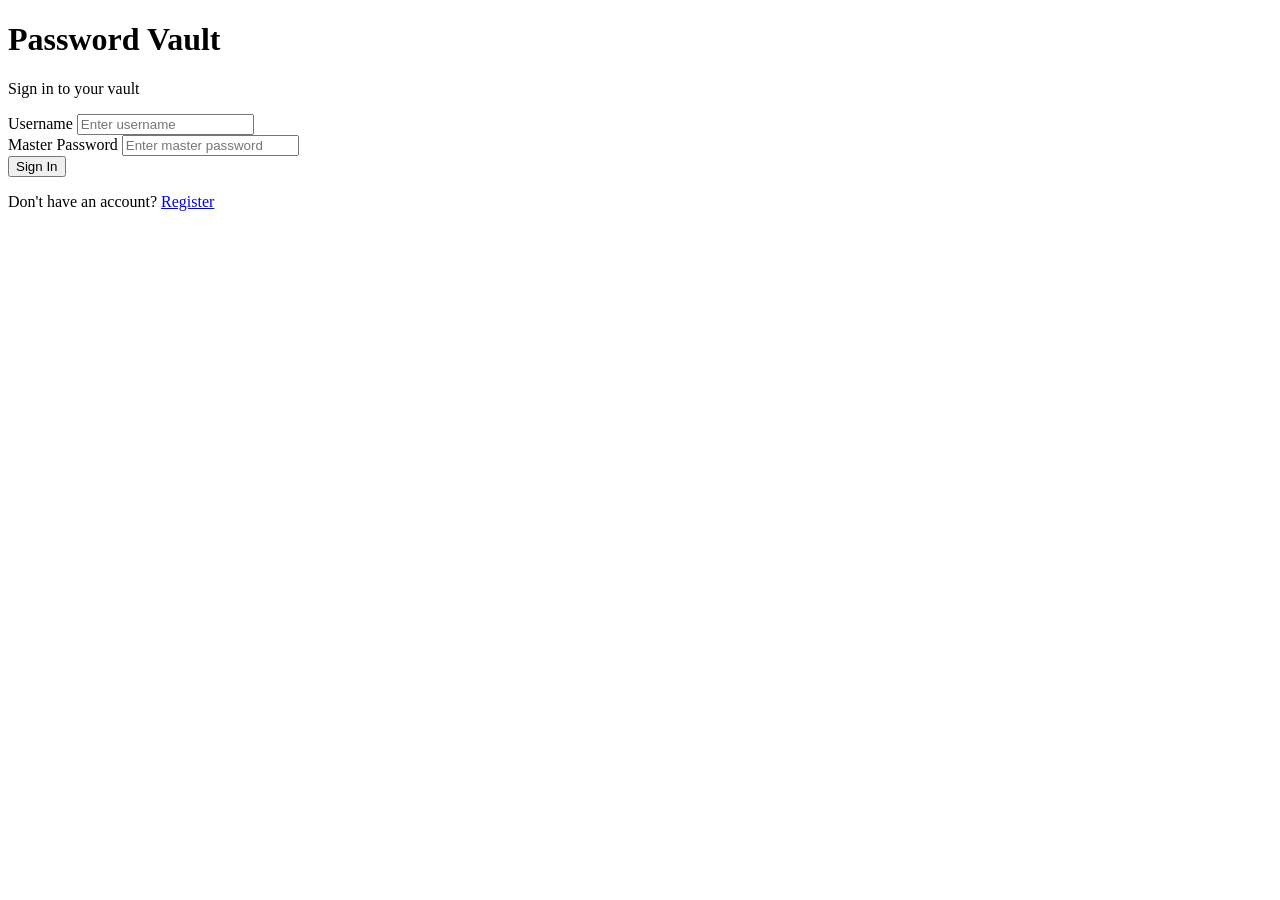
==== frontend/index.html @ 9d70e1b2 "local" ====
<!DOCTYPE html>
<html lang="en">
<head>
    <meta charset="UTF-8">
    <meta name="viewport" content="width=device-width, initial-scale=1.0">
    <title>Password Vault — Login</title>
    <link rel="stylesheet" href="style.css">
</head>
<body>
<div class="card">
    <h1>Password Vault</h1>
    <p class="subtitle">Sign in to your vault</p>

    <div class="form-group">
        <label>Username</label>
        <input type="text" id="username" placeholder="Enter username" />
    </div>

    <div class="form-group">
        <label>Master Password</label>
        <input type="password" id="masterPassword" placeholder="Enter master password" />
    </div>

    <button onclick="login()">Sign In</button>
    <p class="error" id="error"></p>

    <div class="link">
        Don't have an account? <a href="register.html">Register</a>
    </div>
</div>

<script>
    async function login() {
        const username = document.getElementById('username').value;
        const masterPassword = document.getElementById('masterPassword').value;

        try {
            const res = await fetch('http://localhost:8080/auth/login', {
                method: 'POST',
                headers: { 'Content-Type': 'application/json' },
                body: JSON.stringify({ username, masterPassword })
            });

            if (res.ok) {
                const data = await res.json();
                localStorage.setItem('token', data.token);
                localStorage.setItem('username', data.username);
                sessionStorage.setItem('masterPassword', masterPassword);
                window.location.href = 'dashboard.html';
            } else {
                const errorText = await res.text();
                document.getElementById('error').textContent = errorText;
            }
        } catch (err) {
            document.getElementById('error').textContent = 'Could not connect to server.';
        }
    }
</script>
</body>
</html>
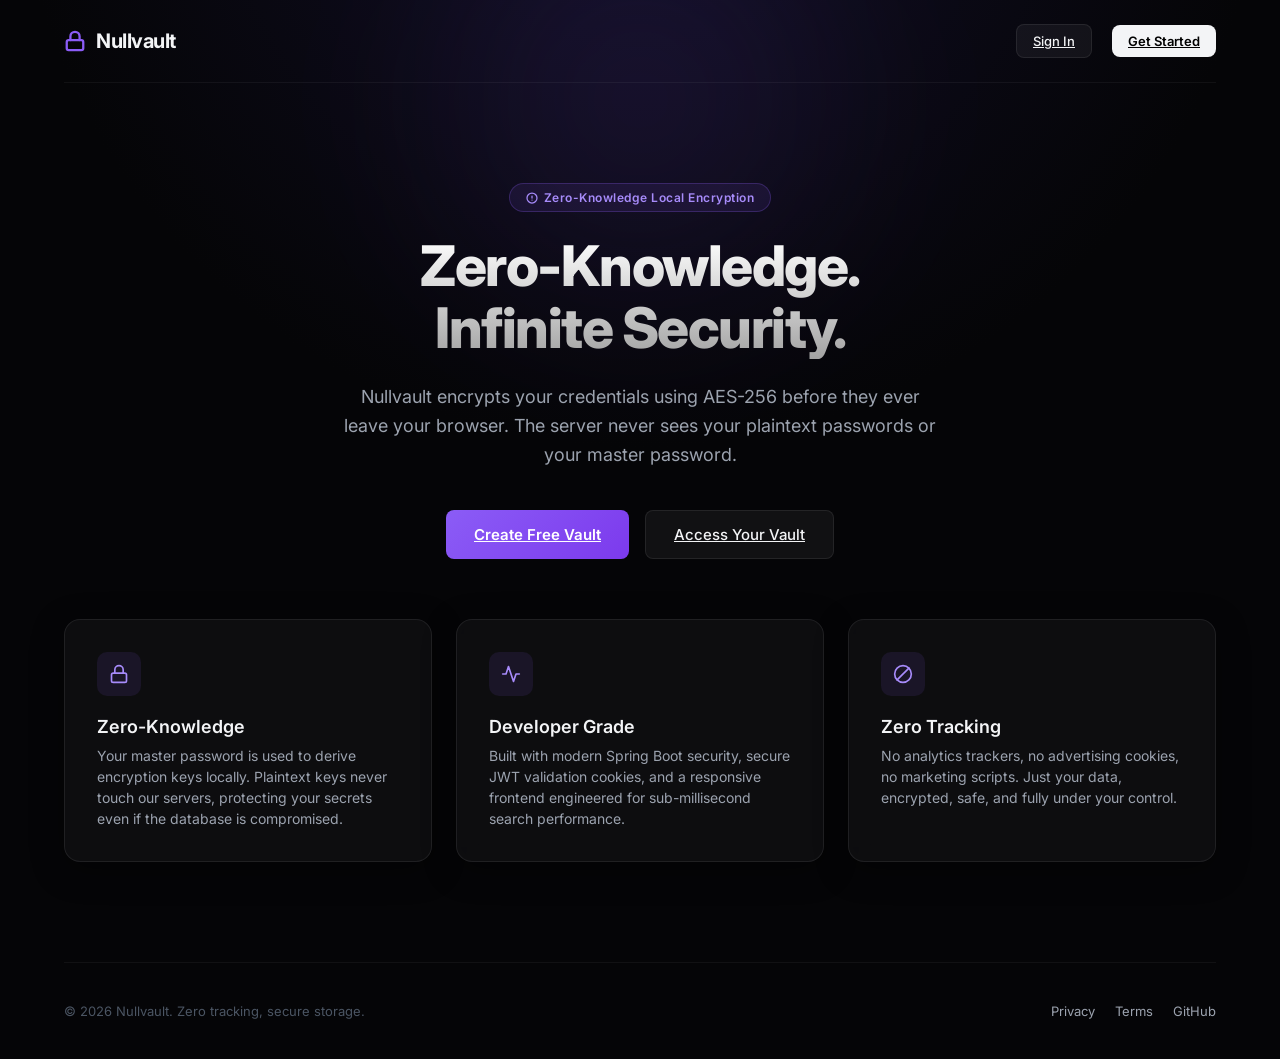
==== commit 5b834b66: "refactor(frontend): Update UI and styling for password vault" ====
--- a/frontend/index.html
+++ b/frontend/index.html
@@ -3,58 +3,102 @@
 <head>
     <meta charset="UTF-8">
     <meta name="viewport" content="width=device-width, initial-scale=1.0">
-    <title>Password Vault — Login</title>
+    <title>Nullvault — Zero-Knowledge Password Manager</title>
     <link rel="stylesheet" href="style.css">
 </head>
 <body>
-<div class="card">
-    <h1>Password Vault</h1>
-    <p class="subtitle">Sign in to your vault</p>
-
-    <div class="form-group">
-        <label>Username</label>
-        <input type="text" id="username" placeholder="Enter username" />
+    <div class="aurora-bg">
+        <div class="aurora-glow"></div>
     </div>
 
-    <div class="form-group">
-        <label>Master Password</label>
-        <input type="password" id="masterPassword" placeholder="Enter master password" />
+    <div class="landing-container">
+        <!-- Navigation -->
+        <header class="nav-bar fade-in stagger-1">
+            <a href="index.html" class="brand" style="margin-bottom: 0;">
+                <svg xmlns="http://www.w3.org/2000/svg" width="22" height="22" viewBox="0 0 24 24" fill="none" stroke="currentColor" stroke-width="2.5" stroke-linecap="round" stroke-linejoin="round">
+                    <rect width="18" height="11" x="3" y="11" rx="2" ry="2"/>
+                    <path d="M7 11V7a5 5 0 0 1 10 0v4"/>
+                </svg>
+                <span>Nullvault</span>
+            </a>
+            <div class="nav-links">
+                <a href="login.html" class="btn-secondary" style="padding: 8px 16px; font-size: 13px;">Sign In</a>
+                <a href="register.html" class="btn-primary" style="width: auto; padding: 8px 16px; font-size: 13px;">Get Started</a>
+            </div>
+        </header>
+
+        <!-- Hero Section -->
+        <main class="hero-section">
+            <div class="hero-badge fade-in stagger-2">
+                <svg xmlns="http://www.w3.org/2000/svg" width="12" height="12" viewBox="0 0 24 24" fill="none" stroke="currentColor" stroke-width="2.5" stroke-linecap="round" stroke-linejoin="round">
+                    <circle cx="12" cy="12" r="10"/>
+                    <path d="M12 8v4"/>
+                    <path d="M12 16h.01"/>
+                </svg>
+                Zero-Knowledge Local Encryption
+            </div>
+            
+            <h1 class="hero-title fade-in stagger-3">
+                Zero-Knowledge.<br>Infinite Security.
+            </h1>
+            
+            <p class="hero-subtitle fade-in stagger-4">
+                Nullvault encrypts your credentials using AES-256 before they ever leave your browser. The server never sees your plaintext passwords or your master password.
+            </p>
+            
+            <div class="hero-ctas fade-in stagger-4" style="animation-delay: 0.5s;">
+                <a href="register.html" class="btn-accent" style="width: auto; padding: 14px 28px; font-size: 15px;">Create Free Vault</a>
+                <a href="login.html" class="btn-secondary" style="padding: 14px 28px; font-size: 15px;">Access Your Vault</a>
+            </div>
+        </main>
+
+        <!-- Features Section -->
+        <section class="features-grid">
+            <!-- Feature 1 -->
+            <div class="glass-card feature-card fade-in stagger-4" style="animation-delay: 0.6s;">
+                <div class="feature-icon">
+                    <svg xmlns="http://www.w3.org/2000/svg" width="20" height="20" viewBox="0 0 24 24" fill="none" stroke="currentColor" stroke-width="2" stroke-linecap="round" stroke-linejoin="round">
+                        <rect width="18" height="11" x="3" y="11" rx="2" ry="2"/>
+                        <path d="M7 11V7a5 5 0 0 1 10 0v4"/>
+                    </svg>
+                </div>
+                <h3>Zero-Knowledge</h3>
+                <p>Your master password is used to derive encryption keys locally. Plaintext keys never touch our servers, protecting your secrets even if the database is compromised.</p>
+            </div>
+
+            <!-- Feature 2 -->
+            <div class="glass-card feature-card fade-in stagger-4" style="animation-delay: 0.7s;">
+                <div class="feature-icon">
+                    <svg xmlns="http://www.w3.org/2000/svg" width="20" height="20" viewBox="0 0 24 24" fill="none" stroke="currentColor" stroke-width="2" stroke-linecap="round" stroke-linejoin="round">
+                        <polyline points="22 12 18 12 15 21 9 3 6 12 2 12"/>
+                    </svg>
+                </div>
+                <h3>Developer Grade</h3>
+                <p>Built with modern Spring Boot security, secure JWT validation cookies, and a responsive frontend engineered for sub-millisecond search performance.</p>
+            </div>
+
+            <!-- Feature 3 -->
+            <div class="glass-card feature-card fade-in stagger-4" style="animation-delay: 0.8s;">
+                <div class="feature-icon">
+                    <svg xmlns="http://www.w3.org/2000/svg" width="20" height="20" viewBox="0 0 24 24" fill="none" stroke="currentColor" stroke-width="2" stroke-linecap="round" stroke-linejoin="round">
+                        <circle cx="12" cy="12" r="10"/>
+                        <path d="m4.9 19.1 14.2-14.2"/>
+                    </svg>
+                </div>
+                <h3>Zero Tracking</h3>
+                <p>No analytics trackers, no advertising cookies, no marketing scripts. Just your data, encrypted, safe, and fully under your control.</p>
+            </div>
+        </section>
+
+        <!-- Footer -->
+        <footer class="footer fade-in" style="animation-delay: 0.9s;">
+            <div>&copy; 2026 Nullvault. Zero tracking, secure storage.</div>
+            <div style="display: flex; gap: 20px;">
+                <a href="#">Privacy</a>
+                <a href="#">Terms</a>
+                <a href="https://github.com/realpervez/password-vault" target="_blank">GitHub</a>
+            </div>
+        </footer>
     </div>
-
-    <button onclick="login()">Sign In</button>
-    <p class="error" id="error"></p>
-
-    <div class="link">
-        Don't have an account? <a href="register.html">Register</a>
-    </div>
-</div>
-
-<script>
-    async function login() {
-        const username = document.getElementById('username').value;
-        const masterPassword = document.getElementById('masterPassword').value;
-
-        try {
-            const res = await fetch('http://localhost:8080/auth/login', {
-                method: 'POST',
-                headers: { 'Content-Type': 'application/json' },
-                body: JSON.stringify({ username, masterPassword })
-            });
-
-            if (res.ok) {
-                const data = await res.json();
-                localStorage.setItem('token', data.token);
-                localStorage.setItem('username', data.username);
-                sessionStorage.setItem('masterPassword', masterPassword);
-                window.location.href = 'dashboard.html';
-            } else {
-                const errorText = await res.text();
-                document.getElementById('error').textContent = errorText;
-            }
-        } catch (err) {
-            document.getElementById('error').textContent = 'Could not connect to server.';
-        }
-    }
-</script>
 </body>
 </html>
--- a/frontend/style.css
+++ b/frontend/style.css
@@ -0,0 +1,972 @@
+@import url('https://fonts.googleapis.com/css2?family=Inter:wght@300;400;500;600;700&family=JetBrains+Mono:wght@400;500;600&display=swap');
+
+:root {
+    --bg-dark: #000000;
+    --bg-page: #050507;
+    --card-bg: rgba(17, 17, 19, 0.75);
+    --card-border: rgba(255, 255, 255, 0.08);
+    --card-border-glow: rgba(139, 92, 246, 0.3);
+    
+    --accent: #8b5cf6;
+    --accent-light: #a78bfa;
+    --accent-glow: rgba(139, 92, 246, 0.15);
+    
+    --text-primary: #f3f4f6;
+    --text-secondary: #9ca3af;
+    --text-muted: #4b5563;
+    
+    --font-ui: 'Inter', -apple-system, BlinkMacSystemFont, 'Segoe UI', sans-serif;
+    --font-mono: 'JetBrains Mono', monospace;
+    
+    --shadow-glow: 0 0 30px rgba(139, 92, 246, 0.15);
+    --glass-blur: blur(16px);
+}
+
+/* Base Styles */
+* {
+    margin: 0;
+    padding: 0;
+    box-sizing: border-box;
+}
+
+body {
+    background-color: var(--bg-page);
+    color: var(--text-primary);
+    font-family: var(--font-ui);
+    min-height: 100vh;
+    overflow-x: hidden;
+    position: relative;
+}
+
+/* Aurora / Glow background effect */
+.aurora-bg {
+    position: fixed;
+    top: 0;
+    left: 0;
+    right: 0;
+    bottom: 0;
+    z-index: -1;
+    overflow: hidden;
+    pointer-events: none;
+    background: radial-gradient(circle at 50% -20%, #110e26 0%, var(--bg-page) 50%);
+}
+
+.aurora-glow {
+    position: absolute;
+    width: 600px;
+    height: 600px;
+    background: radial-gradient(circle, var(--accent-glow) 0%, transparent 70%);
+    top: -200px;
+    left: calc(50% - 300px);
+    filter: blur(80px);
+    animation: pulseGlow 12s infinite alternate ease-in-out;
+    opacity: 0.8;
+}
+
+@keyframes pulseGlow {
+    0% {
+        transform: translate(0, 0) scale(1);
+    }
+    100% {
+        transform: translate(50px, 30px) scale(1.1);
+    }
+}
+
+/* Layout Utilities */
+.app-container {
+    display: flex;
+    min-height: 100vh;
+    width: 100%;
+}
+
+/* Glassmorphism Cards */
+.glass-card {
+    background: var(--card-bg);
+    backdrop-filter: var(--glass-blur);
+    -webkit-backdrop-filter: var(--glass-blur);
+    border: 1px solid var(--card-border);
+    border-radius: 16px;
+    padding: 32px;
+    box-shadow: 0 8px 32px 0 rgba(0, 0, 0, 0.4);
+    transition: border-color 0.3s ease, box-shadow 0.3s ease, transform 0.3s ease;
+    animation: fadeInUp 0.6s cubic-bezier(0.16, 1, 0.3, 1) both;
+}
+
+.glass-card:hover {
+    border-color: var(--card-border-glow);
+    box-shadow: 0 8px 32px 0 rgba(139, 92, 246, 0.05), var(--shadow-glow);
+}
+
+/* Auth Cards Centered */
+.auth-wrapper {
+    display: flex;
+    flex-direction: column;
+    align-items: center;
+    justify-content: center;
+    min-height: 100vh;
+    width: 100%;
+    padding: 24px;
+    position: relative;
+    background: radial-gradient(circle at 50% 50%, #0c0817 0%, var(--bg-page) 100%);
+}
+
+.auth-card {
+    width: 100%;
+    max-width: 420px;
+}
+
+.brand {
+    display: flex;
+    align-items: center;
+    gap: 10px;
+    font-size: 20px;
+    font-weight: 700;
+    color: var(--text-primary);
+    margin-bottom: 24px;
+    text-decoration: none;
+    letter-spacing: -0.5px;
+}
+
+.brand svg {
+    color: var(--accent);
+}
+
+.auth-header {
+    text-align: center;
+    margin-bottom: 32px;
+}
+
+.auth-header h1 {
+    font-size: 28px;
+    font-weight: 700;
+    letter-spacing: -0.5px;
+    margin-bottom: 8px;
+}
+
+.auth-header p {
+    color: var(--text-secondary);
+    font-size: 14px;
+}
+
+/* Forms */
+.form-group {
+    margin-bottom: 20px;
+    position: relative;
+}
+
+.form-group label {
+    display: block;
+    font-size: 12px;
+    font-weight: 500;
+    color: var(--text-secondary);
+    margin-bottom: 8px;
+    text-transform: uppercase;
+    letter-spacing: 0.5px;
+}
+
+.input-wrapper {
+    position: relative;
+}
+
+.input-wrapper > svg {
+    position: absolute;
+    left: 12px;
+    top: 50%;
+    transform: translateY(-50%);
+    color: var(--text-muted);
+    transition: color 0.2s ease;
+}
+
+.input-field {
+    width: 100%;
+    background: rgba(26, 26, 26, 0.4);
+    border: 1px solid var(--card-border);
+    border-radius: 8px;
+    padding: 12px 14px;
+    padding-left: 40px;
+    color: var(--text-primary);
+    font-size: 14px;
+    outline: none;
+    transition: border-color 0.2s ease, box-shadow 0.2s ease, background-color 0.2s ease;
+}
+
+.input-field:focus {
+    border-color: var(--accent-light);
+    box-shadow: 0 0 0 2px var(--accent-glow);
+    background: rgba(26, 26, 26, 0.6);
+}
+
+.input-wrapper:focus-within > svg {
+    color: var(--accent-light);
+}
+
+/* Buttons */
+.btn-primary {
+    width: 100%;
+    background: var(--text-primary);
+    color: var(--bg-dark);
+    border: none;
+    border-radius: 8px;
+    padding: 12px;
+    font-size: 14px;
+    font-weight: 600;
+    cursor: pointer;
+    transition: background-color 0.2s ease, transform 0.1s ease, box-shadow 0.2s ease;
+    display: flex;
+    align-items: center;
+    justify-content: center;
+    gap: 8px;
+}
+
+.btn-primary:hover {
+    background: #ffffff;
+    box-shadow: 0 4px 20px rgba(255, 255, 255, 0.15);
+}
+
+.btn-primary:active {
+    transform: scale(0.98);
+}
+
+.btn-accent {
+    width: 100%;
+    background: linear-gradient(135deg, var(--accent) 0%, #7c3aed 100%);
+    color: #ffffff;
+    border: none;
+    border-radius: 8px;
+    padding: 12px;
+    font-size: 14px;
+    font-weight: 600;
+    cursor: pointer;
+    transition: opacity 0.2s ease, transform 0.1s ease, box-shadow 0.2s ease;
+    display: flex;
+    align-items: center;
+    justify-content: center;
+    gap: 8px;
+}
+
+.btn-accent:hover {
+    opacity: 0.95;
+    box-shadow: 0 4px 20px rgba(139, 92, 246, 0.3);
+}
+
+.btn-accent:active {
+    transform: scale(0.98);
+}
+
+.btn-secondary {
+    background: rgba(255, 255, 255, 0.05);
+    color: var(--text-primary);
+    border: 1px solid var(--card-border);
+    border-radius: 8px;
+    padding: 10px 18px;
+    font-size: 14px;
+    font-weight: 500;
+    cursor: pointer;
+    transition: background-color 0.2s ease, border-color 0.2s ease;
+    display: inline-flex;
+    align-items: center;
+    justify-content: center;
+    gap: 8px;
+}
+
+.btn-secondary:hover {
+    background: rgba(255, 255, 255, 0.08);
+    border-color: rgba(255, 255, 255, 0.15);
+}
+
+/* Animations */
+@keyframes fadeInUp {
+    from {
+        opacity: 0;
+        transform: translateY(15px);
+    }
+    to {
+        opacity: 1;
+        transform: translateY(0);
+    }
+}
+
+@keyframes fadeIn {
+    from { opacity: 0; }
+    to { opacity: 1; }
+}
+
+.fade-in {
+    animation: fadeIn 0.4s ease-out forwards;
+}
+
+.stagger-1 { animation-delay: 0.1s; }
+.stagger-2 { animation-delay: 0.2s; }
+.stagger-3 { animation-delay: 0.3s; }
+.stagger-4 { animation-delay: 0.4s; }
+
+/* Alerts */
+.alert {
+    padding: 10px 14px;
+    border-radius: 8px;
+    font-size: 13px;
+    margin-top: 16px;
+    display: none;
+    animation: fadeIn 0.3s ease;
+    align-items: center;
+    gap: 8px;
+}
+
+.alert-danger {
+    background: rgba(239, 68, 68, 0.1);
+    border: 1px solid rgba(239, 68, 68, 0.2);
+    color: #fca5a5;
+}
+
+.alert-success {
+    background: rgba(16, 185, 129, 0.1);
+    border: 1px solid rgba(16, 185, 129, 0.2);
+    color: #a7f3d0;
+}
+
+.auth-footer {
+    text-align: center;
+    margin-top: 24px;
+    font-size: 13px;
+    color: var(--text-secondary);
+}
+
+.auth-footer a {
+    color: var(--text-primary);
+    text-decoration: none;
+    font-weight: 500;
+    transition: color 0.2s;
+}
+
+.auth-footer a:hover {
+    color: var(--accent-light);
+}
+
+/* Landing Page Hero and Highlights */
+.landing-container {
+    max-width: 1200px;
+    margin: 0 auto;
+    padding: 0 24px;
+    min-height: 100vh;
+    display: flex;
+    flex-direction: column;
+    justify-content: space-between;
+}
+
+.nav-bar {
+    display: flex;
+    justify-content: space-between;
+    align-items: center;
+    padding: 24px 0;
+    border-bottom: 1px solid rgba(255, 255, 255, 0.05);
+}
+
+.nav-links {
+    display: flex;
+    gap: 20px;
+    align-items: center;
+}
+
+.hero-section {
+    text-align: center;
+    padding: 100px 0 60px 0;
+    display: flex;
+    flex-direction: column;
+    align-items: center;
+}
+
+.hero-badge {
+    background: rgba(139, 92, 246, 0.1);
+    border: 1px solid rgba(139, 92, 246, 0.25);
+    color: var(--accent-light);
+    font-size: 12px;
+    font-weight: 600;
+    padding: 6px 16px;
+    border-radius: 9999px;
+    margin-bottom: 24px;
+    display: inline-flex;
+    align-items: center;
+    gap: 6px;
+    letter-spacing: 0.5px;
+}
+
+.hero-title {
+    font-size: 56px;
+    font-weight: 800;
+    letter-spacing: -1.5px;
+    line-height: 1.1;
+    margin-bottom: 24px;
+    max-width: 800px;
+    background: linear-gradient(180deg, #ffffff 0%, #a3a3a3 100%);
+    -webkit-background-clip: text;
+    -webkit-text-fill-color: transparent;
+}
+
+.hero-subtitle {
+    font-size: 18px;
+    color: var(--text-secondary);
+    max-width: 600px;
+    line-height: 1.6;
+    margin-bottom: 40px;
+}
+
+.hero-ctas {
+    display: flex;
+    gap: 16px;
+}
+
+.features-grid {
+    display: grid;
+    grid-template-columns: repeat(auto-fit, minmax(300px, 1fr));
+    gap: 24px;
+    margin-bottom: 100px;
+}
+
+.feature-card {
+    padding: 32px;
+}
+
+.feature-icon {
+    width: 44px;
+    height: 44px;
+    background: rgba(139, 92, 246, 0.1);
+    border-radius: 10px;
+    display: flex;
+    align-items: center;
+    justify-content: center;
+    margin-bottom: 20px;
+    color: var(--accent-light);
+}
+
+.feature-card h3 {
+    font-size: 18px;
+    font-weight: 600;
+    margin-bottom: 8px;
+}
+
+.feature-card p {
+    color: var(--text-secondary);
+    font-size: 14px;
+    line-height: 1.5;
+}
+
+.footer {
+    display: flex;
+    justify-content: space-between;
+    align-items: center;
+    padding: 40px 0;
+    border-top: 1px solid rgba(255, 255, 255, 0.05);
+    font-size: 13px;
+    color: var(--text-muted);
+}
+
+.footer a {
+    color: var(--text-secondary);
+    text-decoration: none;
+    transition: color 0.2s;
+}
+
+.footer a:hover {
+    color: var(--text-primary);
+}
+
+/* Dashboard specific styles */
+.dashboard-layout {
+    display: grid;
+    grid-template-columns: 260px 1fr;
+    height: 100vh;
+    width: 100%;
+}
+
+.sidebar {
+    background: #070709;
+    border-right: 1px solid var(--card-border);
+    padding: 24px;
+    display: flex;
+    flex-direction: column;
+    justify-content: space-between;
+}
+
+.sidebar-top {
+    display: flex;
+    flex-direction: column;
+    gap: 32px;
+}
+
+.sidebar-menu {
+    display: flex;
+    flex-direction: column;
+    gap: 8px;
+}
+
+.menu-item {
+    display: flex;
+    align-items: center;
+    gap: 12px;
+    padding: 10px 14px;
+    border-radius: 8px;
+    color: var(--text-secondary);
+    text-decoration: none;
+    font-size: 14px;
+    font-weight: 500;
+    transition: background-color 0.2s ease, color 0.2s ease;
+}
+
+.menu-item:hover, .menu-item.active {
+    background: rgba(255, 255, 255, 0.05);
+    color: var(--text-primary);
+}
+
+.menu-item.active svg {
+    color: var(--accent-light);
+}
+
+.sidebar-user {
+    display: flex;
+    align-items: center;
+    justify-content: space-between;
+    padding: 12px;
+    border-radius: 12px;
+    background: rgba(255, 255, 255, 0.03);
+    border: 1px solid var(--card-border);
+}
+
+.user-info {
+    display: flex;
+    align-items: center;
+    gap: 10px;
+}
+
+.avatar {
+    width: 32px;
+    height: 32px;
+    border-radius: 50%;
+    background: linear-gradient(135deg, var(--accent) 0%, #4f46e5 100%);
+    display: flex;
+    align-items: center;
+    justify-content: center;
+    font-weight: 600;
+    font-size: 13px;
+    color: #fff;
+}
+
+.username {
+    font-size: 13px;
+    font-weight: 500;
+    color: var(--text-primary);
+    max-width: 100px;
+    overflow: hidden;
+    text-overflow: ellipsis;
+    white-space: nowrap;
+}
+
+.logout-btn {
+    background: transparent;
+    border: none;
+    color: var(--text-secondary);
+    cursor: pointer;
+    padding: 4px;
+    border-radius: 4px;
+    transition: color 0.2s, background-color 0.2s;
+    display: flex;
+    align-items: center;
+    justify-content: center;
+}
+
+.logout-btn:hover {
+    color: #ef4444;
+    background: rgba(239, 68, 68, 0.1);
+}
+
+.main-content {
+    display: flex;
+    flex-direction: column;
+    height: 100vh;
+    overflow-y: auto;
+    background: #020203;
+    flex-grow: 1;
+    min-width: 0;
+}
+
+.top-bar {
+    display: flex;
+    justify-content: space-between;
+    align-items: center;
+    padding: 16px 40px;
+    border-bottom: 1px solid var(--card-border);
+    background: rgba(2, 2, 3, 0.8);
+    backdrop-filter: var(--glass-blur);
+    position: sticky;
+    top: 0;
+    z-index: 10;
+}
+
+.search-wrapper {
+    position: relative;
+    width: 320px;
+}
+
+.search-wrapper svg {
+    position: absolute;
+    left: 12px;
+    top: 50%;
+    transform: translateY(-50%);
+    color: var(--text-muted);
+}
+
+.search-input {
+    width: 100%;
+    background: rgba(255, 255, 255, 0.03);
+    border: 1px solid var(--card-border);
+    border-radius: 8px;
+    padding: 8px 12px;
+    padding-left: 36px;
+    color: var(--text-primary);
+    font-size: 13px;
+    outline: none;
+    transition: border-color 0.2s, box-shadow 0.2s;
+}
+
+.search-input:focus {
+    border-color: rgba(255, 255, 255, 0.2);
+    background: rgba(255, 255, 255, 0.05);
+}
+
+.dashboard-body {
+    padding: 40px;
+    flex-grow: 1;
+}
+
+.dashboard-header {
+    display: flex;
+    justify-content: space-between;
+    align-items: center;
+    margin-bottom: 28px;
+}
+
+.dashboard-header h2 {
+    font-size: 24px;
+    font-weight: 700;
+    letter-spacing: -0.5px;
+}
+
+.vault-grid {
+    display: grid;
+    grid-template-columns: repeat(auto-fill, minmax(280px, 1fr));
+    gap: 20px;
+}
+
+.vault-card {
+    padding: 20px;
+    display: flex;
+    flex-direction: column;
+    justify-content: space-between;
+    min-height: 195px;
+    height: auto;
+}
+
+.vault-card-top {
+    display: flex;
+    justify-content: space-between;
+    align-items: flex-start;
+}
+
+.site-meta h4 {
+    font-size: 15px;
+    font-weight: 600;
+    margin-bottom: 2px;
+}
+
+.site-meta a {
+    font-size: 11px;
+    color: var(--text-muted);
+    text-decoration: none;
+    word-break: break-all;
+    transition: color 0.2s;
+}
+
+.site-meta a:hover {
+    color: var(--accent-light);
+}
+
+.site-logo {
+    width: 32px;
+    height: 32px;
+    background: rgba(255, 255, 255, 0.05);
+    border: 1px solid var(--card-border);
+    border-radius: 6px;
+    display: flex;
+    align-items: center;
+    justify-content: center;
+    color: var(--text-secondary);
+}
+
+.vault-card-middle {
+    margin-top: 14px;
+}
+
+.site-user {
+    font-size: 12px;
+    color: var(--text-secondary);
+    margin-bottom: 6px;
+    overflow: hidden;
+    text-overflow: ellipsis;
+}
+
+.password-display-wrapper {
+    display: flex;
+    align-items: center;
+    justify-content: space-between;
+    background: rgba(0, 0, 0, 0.25);
+    border: 1px solid rgba(255, 255, 255, 0.03);
+    border-radius: 6px;
+    padding: 6px 10px;
+}
+
+.password-display {
+    font-family: var(--font-mono);
+    font-size: 12px;
+    color: var(--text-secondary);
+    letter-spacing: 1px;
+    overflow: hidden;
+    text-overflow: ellipsis;
+    white-space: nowrap;
+}
+
+.password-display.decrypted {
+    color: var(--accent-light);
+    letter-spacing: 0;
+}
+
+.copy-btn {
+    background: transparent;
+    border: none;
+    color: var(--text-muted);
+    cursor: pointer;
+    padding: 2px;
+    display: flex;
+    align-items: center;
+    justify-content: center;
+    transition: color 0.2s;
+}
+
+.copy-btn:hover {
+    color: var(--text-primary);
+}
+
+.vault-card-actions {
+    display: flex;
+    justify-content: flex-end;
+    gap: 8px;
+    margin-top: 14px;
+    border-top: 1px solid rgba(255, 255, 255, 0.04);
+    padding-top: 10px;
+}
+
+.card-action-btn {
+    background: transparent;
+    border: none;
+    cursor: pointer;
+    font-size: 11px;
+    font-weight: 500;
+    color: var(--text-secondary);
+    padding: 6px 10px;
+    border-radius: 4px;
+    transition: background-color 0.2s, color 0.2s;
+    display: flex;
+    align-items: center;
+    gap: 6px;
+}
+
+.card-action-btn svg {
+    flex-shrink: 0;
+}
+
+.card-action-btn:hover {
+    background: rgba(255, 255, 255, 0.05);
+    color: var(--text-primary);
+}
+
+.card-action-btn.delete:hover {
+    background: rgba(239, 68, 68, 0.1);
+    color: #ef4444;
+}
+
+/* Modal styles */
+.modal-overlay {
+    position: fixed;
+    top: 0;
+    left: 0;
+    right: 0;
+    bottom: 0;
+    background: rgba(0, 0, 0, 0.7);
+    backdrop-filter: blur(8px);
+    z-index: 100;
+    display: none;
+    align-items: center;
+    justify-content: center;
+    padding: 20px;
+    animation: fadeIn 0.3s ease;
+}
+
+.modal {
+    width: 100%;
+    max-width: 500px;
+    transform: scale(0.95);
+    transition: transform 0.3s ease;
+}
+
+.modal-overlay.open {
+    display: flex;
+}
+
+.modal-overlay.open .modal {
+    transform: scale(1);
+}
+
+.modal-header {
+    display: flex;
+    justify-content: space-between;
+    align-items: center;
+    margin-bottom: 24px;
+}
+
+.modal-header h3 {
+    font-size: 18px;
+    font-weight: 600;
+}
+
+.modal-close {
+    background: transparent;
+    border: none;
+    color: var(--text-muted);
+    cursor: pointer;
+    transition: color 0.2s;
+}
+
+.modal-close:hover {
+    color: var(--text-primary);
+}
+
+.modal-form-row {
+    display: grid;
+    grid-template-columns: 1fr 1fr;
+    gap: 16px;
+}
+
+.modal-footer {
+    display: flex;
+    justify-content: flex-end;
+    gap: 12px;
+    margin-top: 24px;
+}
+
+.modal-footer button {
+    width: auto;
+}
+
+/* Empty State */
+.empty-state {
+    text-align: center;
+    padding: 60px 20px;
+    display: flex;
+    flex-direction: column;
+    align-items: center;
+}
+
+.empty-icon {
+    width: 56px;
+    height: 56px;
+    background: rgba(255, 255, 255, 0.02);
+    border: 1px solid var(--card-border);
+    border-radius: 12px;
+    display: flex;
+    align-items: center;
+    justify-content: center;
+    color: var(--text-muted);
+    margin-bottom: 20px;
+}
+
+.empty-state h3 {
+    font-size: 16px;
+    font-weight: 600;
+    margin-bottom: 6px;
+}
+
+.empty-state p {
+    color: var(--text-secondary);
+    font-size: 14px;
+    max-width: 320px;
+    margin-bottom: 20px;
+}
+
+/* Spinner Loader */
+.spinner {
+    border: 2px solid rgba(255, 255, 255, 0.1);
+    border-top: 2px solid var(--text-primary);
+    border-radius: 50%;
+    width: 16px;
+    height: 16px;
+    animation: spin 0.8s linear infinite;
+    display: inline-block;
+}
+
+@keyframes spin {
+    0% { transform: rotate(0deg); }
+    100% { transform: rotate(360deg); }
+}
+
+@media (max-width: 768px) {
+    .dashboard-layout {
+        grid-template-columns: 1fr;
+    }
+    .sidebar {
+        display: none;
+    }
+    .top-bar {
+        padding: 16px 20px;
+    }
+    .dashboard-body {
+        padding: 24px;
+    }
+    .hero-title {
+        font-size: 38px;
+    }
+    .hero-ctas {
+        flex-direction: column;
+        width: 100%;
+        max-width: 300px;
+    }
+    .modal-form-row {
+        grid-template-columns: 1fr;
+        gap: 0;
+    }
+}
+
+.site-favicon {
+    width: 32px;
+    height: 32px;
+    border-radius: 6px;
+    object-fit: contain;
+    background: transparent;
+    padding: 2px;
+    flex-shrink: 0;
+}
+
+.generator-panel label {
+    text-transform: none !important;
+    font-size: 12px;
+    letter-spacing: normal !important;
+    color: var(--text-secondary);
+}
+
+.generator-panel input[type="checkbox"] {
+    width: auto !important;
+    margin-right: 6px;
+    accent-color: var(--accent);
+    cursor: pointer;
+}
+
+.generator-panel input[type="range"] {
+    accent-color: var(--accent);
+}
